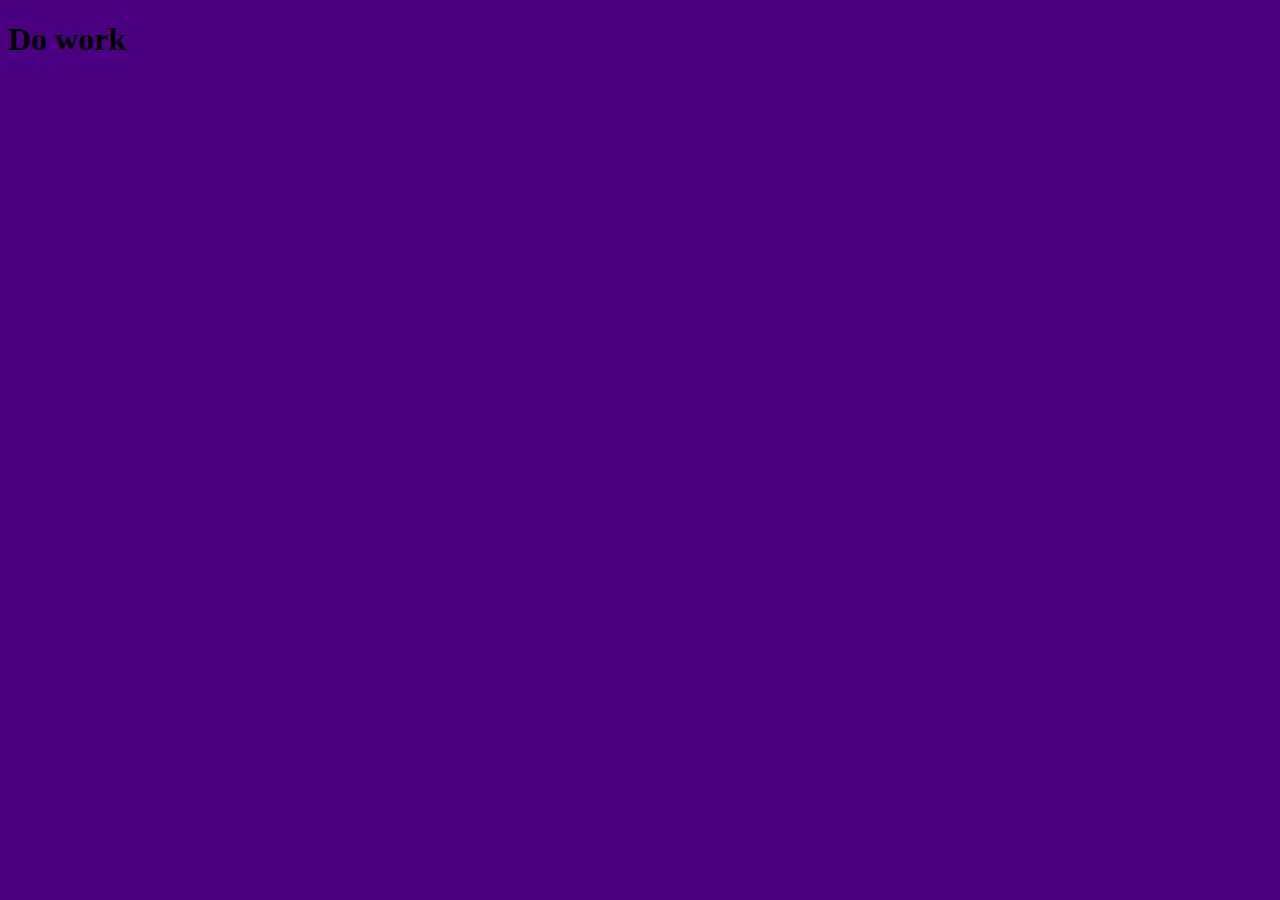
==== htmlfiles/index.html @ dfd3363c "deletions" ====
<!DOCTYPE html>
<html lang="en">
<head>
    <meta charset="UTF-8">
    <meta http-equiv="X-UA-Compatible" content="IE=edge">
    <meta name="viewport" content="width=device-width, initial-scale=1.0">
    <title>Personal Website</title>
    <meta name="description" content="Wisani Matobela's Personal Website">
    <link rel="stylesheet" href="W.css">
</head>
<body>
    <h1>Do work</h1>
</body>
</html>
---- htmlfiles/W.css ----
body {
    background-color: indigo;
}
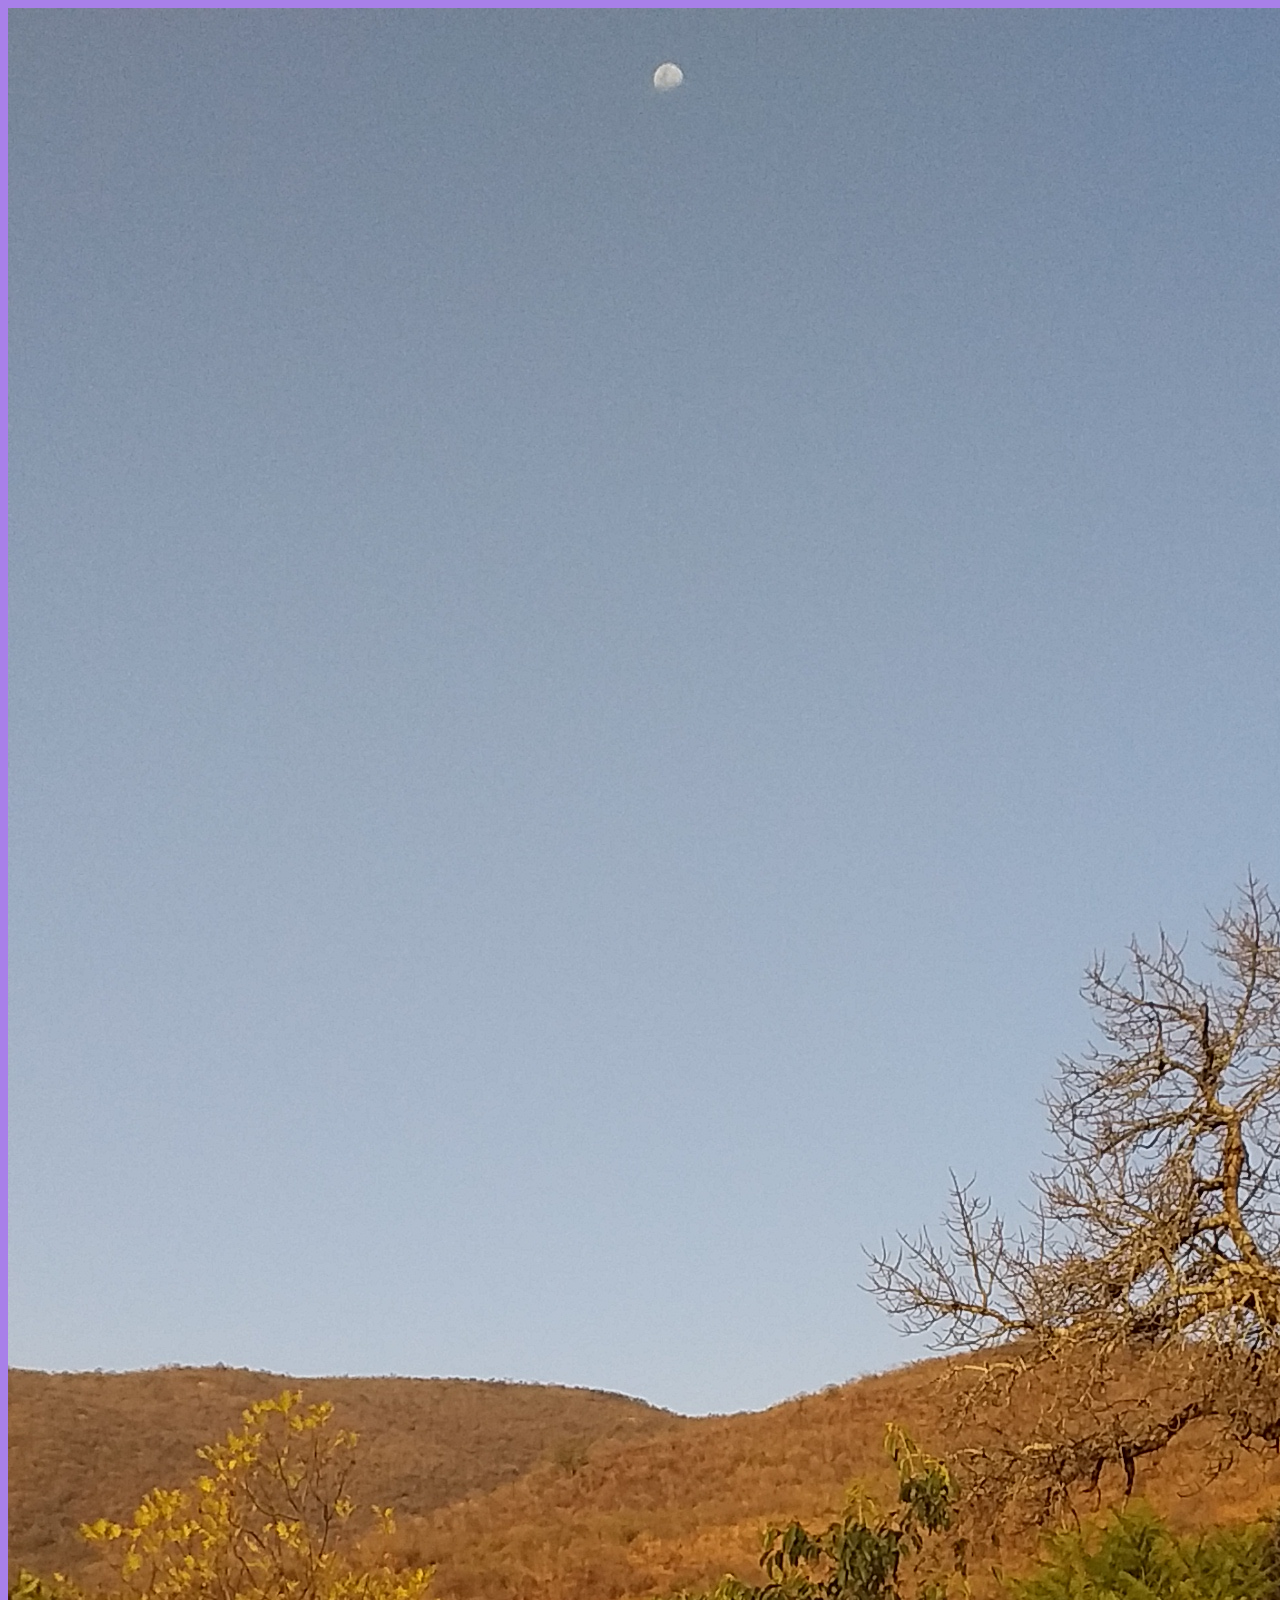
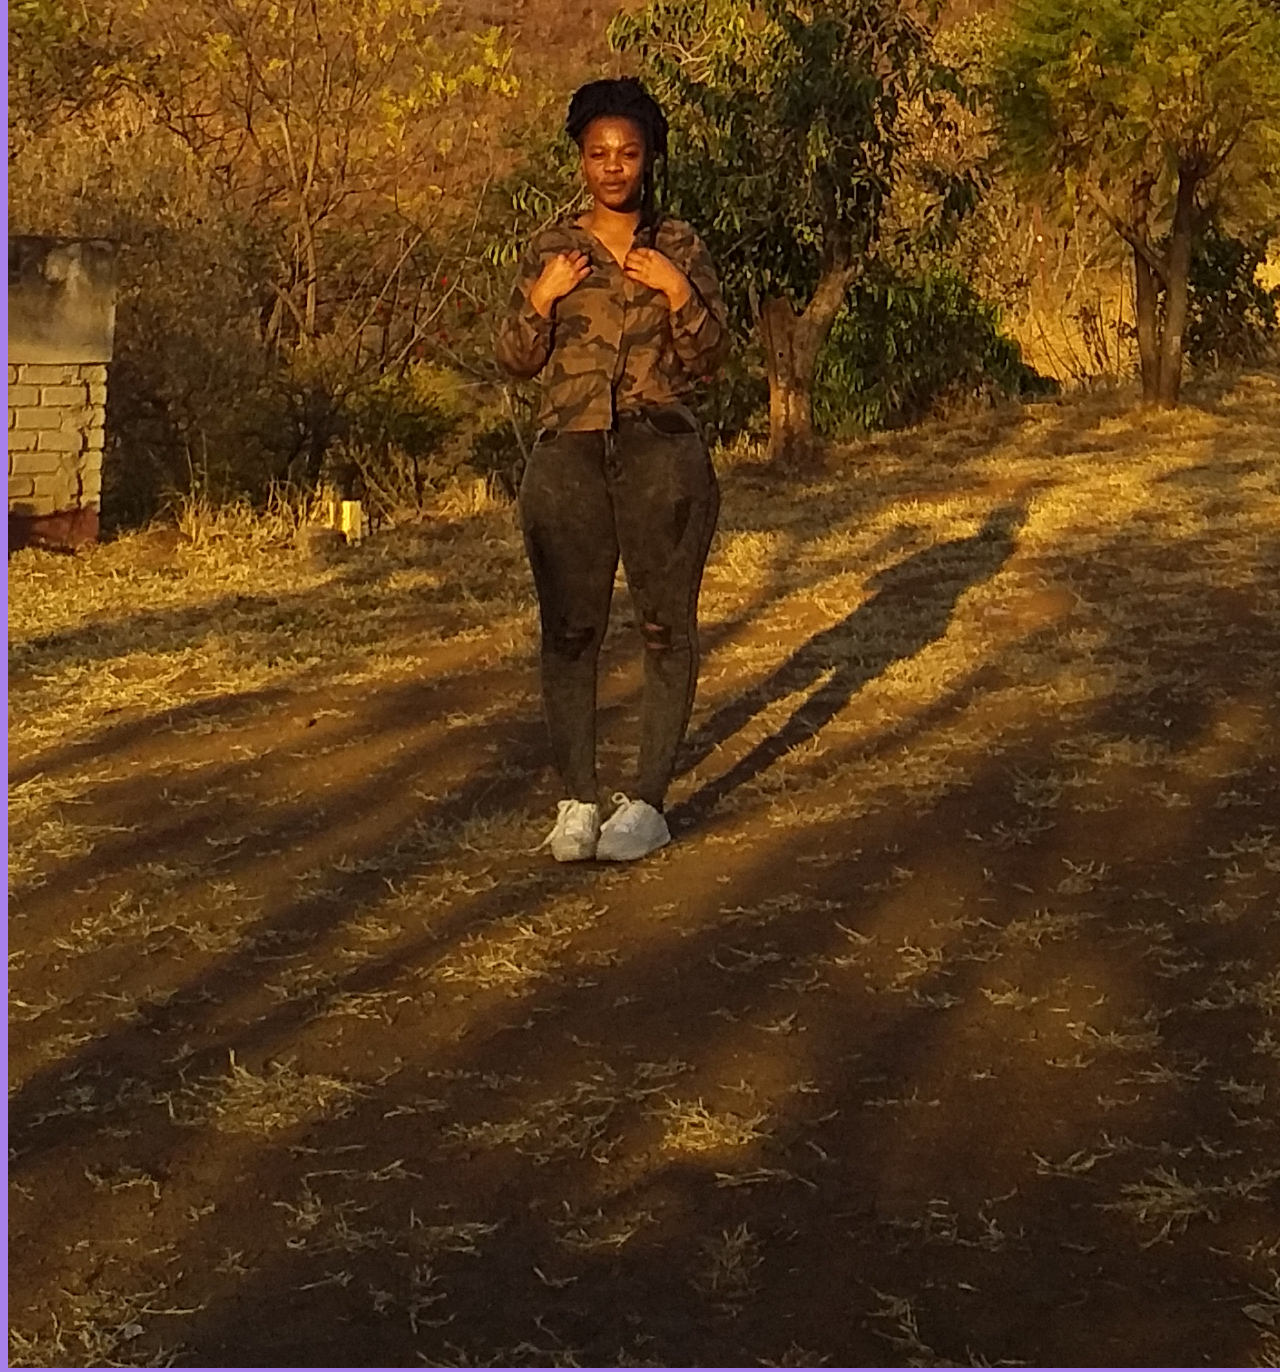
==== commit e5c230cf: "moving images and contact details" ====
--- a/htmlfiles/index.html
+++ b/htmlfiles/index.html
@@ -9,6 +9,28 @@
     <link rel="stylesheet" href="W.css">
 </head>
 <body>
-    <h1>Do work</h1>
+    <div Class="container">
+
+<header> 
+    <img src="images/20200730_164300.jpg" alt="Wisani on a mountain braai">
+</header>
+
+<nav>
+
+
+</nav>
+
+
+<main>
+
+
+</main>
+
+
+<footer>
+
+
+</footer>
+</div>
 </body>
 </html>--- a/htmlfiles/W.css
+++ b/htmlfiles/W.css
@@ -1,3 +1,32 @@
 body {
-    background-color: indigo;
+    background-color: rgb(168, 128, 233);
 }
+
+.container {
+    margin-left: auto;
+    margin-left: auto;
+    width: 1024;
+}
+header {
+    background-color: lightblue;
+    height: 110px;
+    width: 1024px;
+
+}
+
+nav {
+    background-color: rgba(32, 178, 171, 0.438);
+    height: 40px;
+    width: 1024px;
+}
+
+main {
+    background-color: rgb(168, 128, 233);
+    height: 400px;
+    width: 1024px;
+}
+footer {
+    background-color: rgb(226, 176, 222);
+    height: 100px;
+    width: 1024px;
+}
